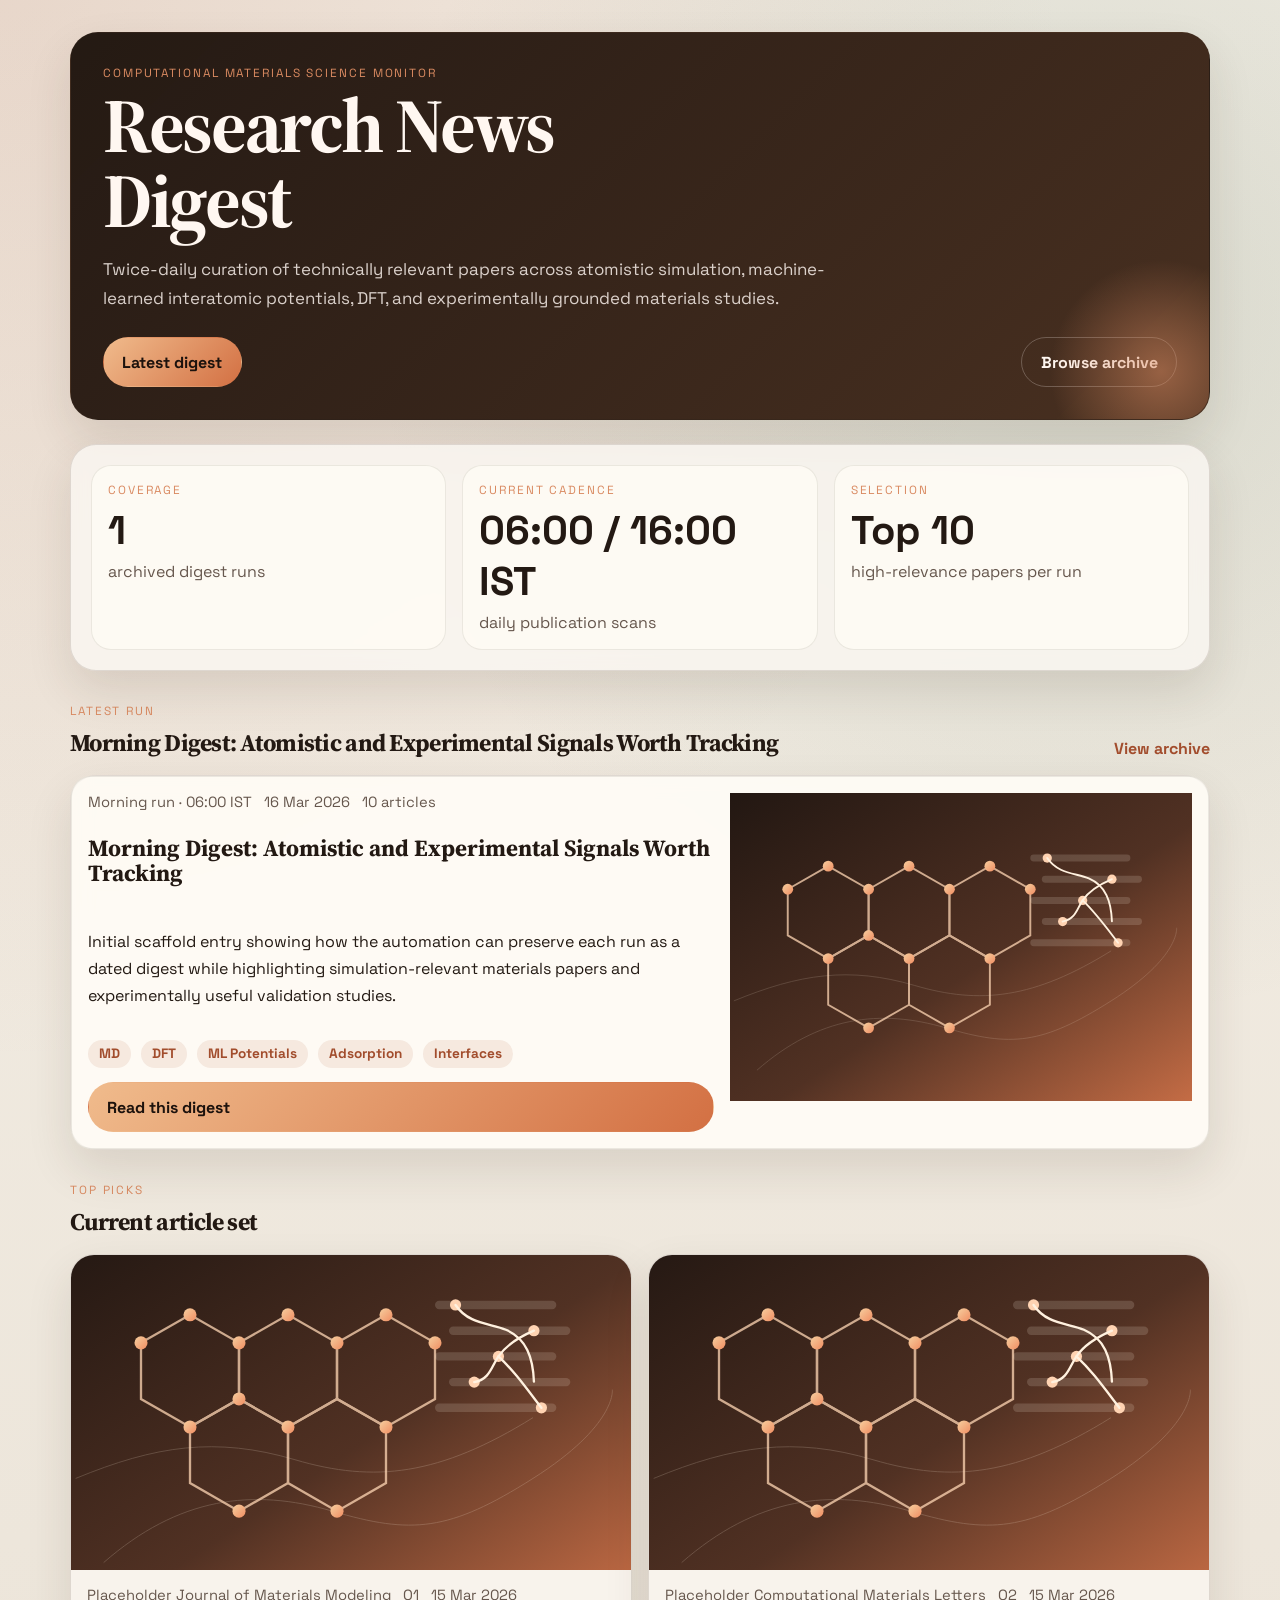
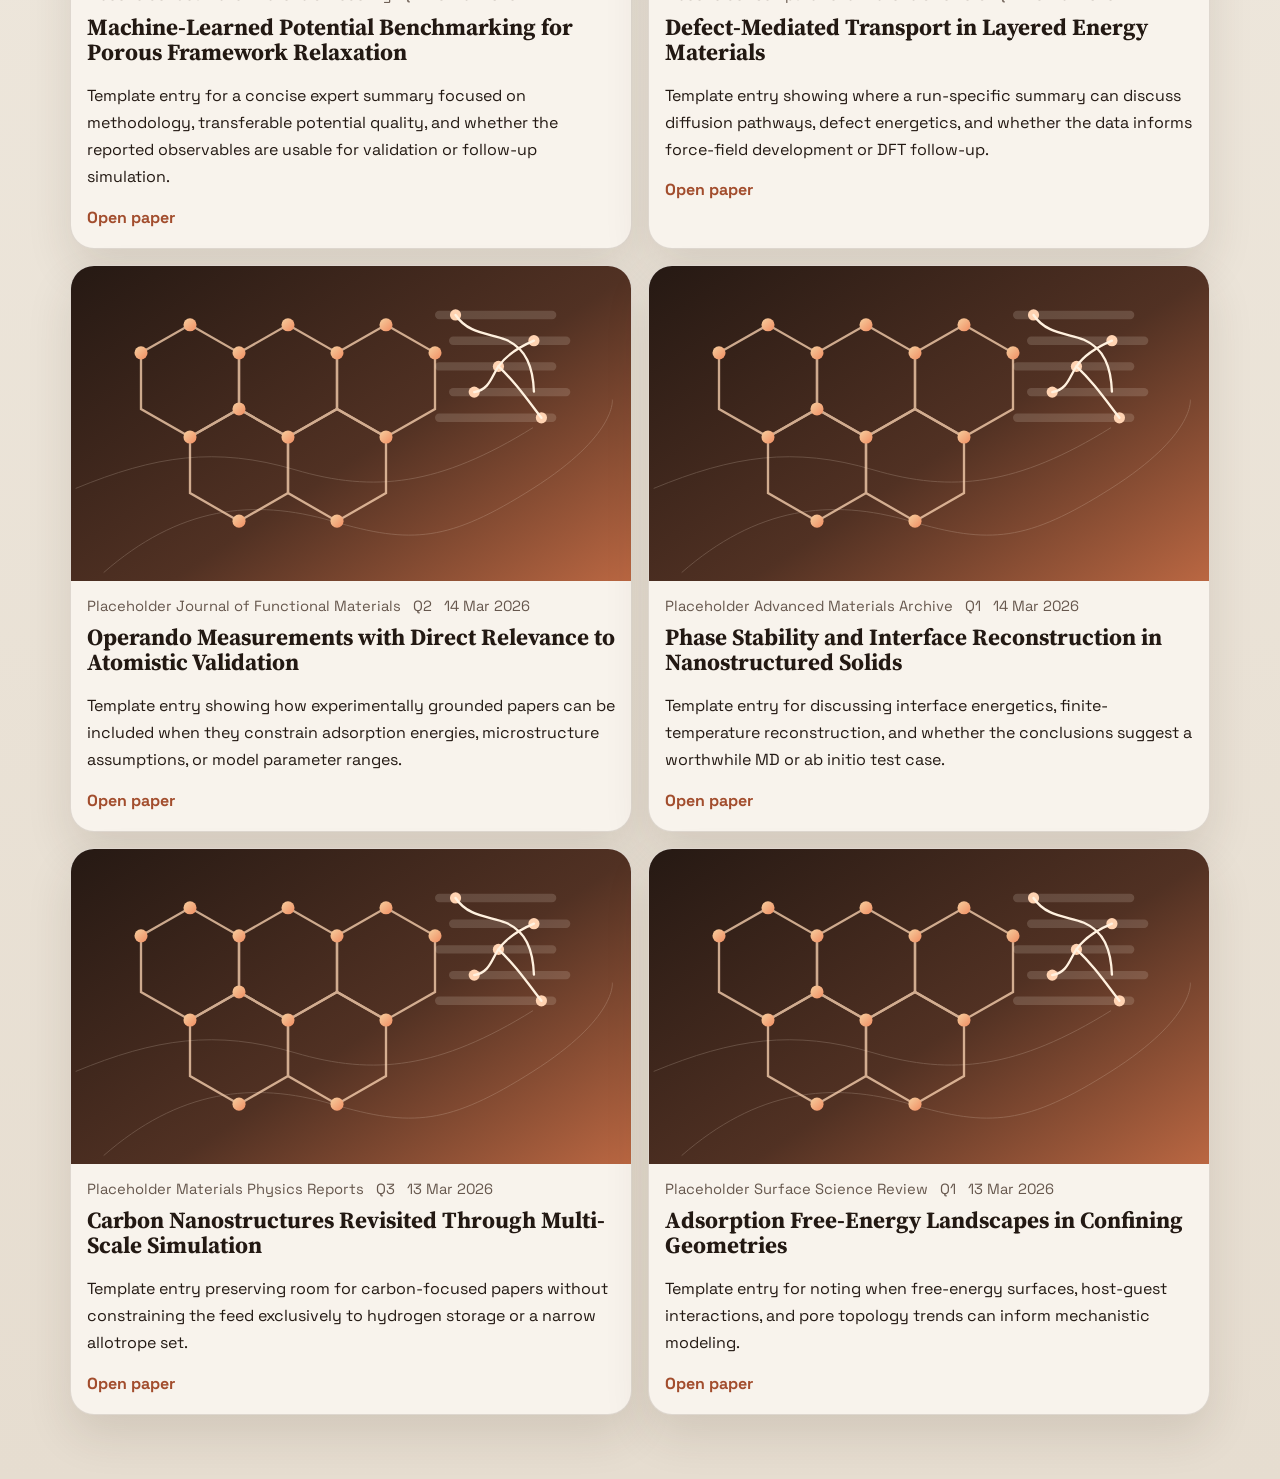
==== index.html @ accea081 "Scaffold research news site" ====
<!doctype html>
<html lang="en">
  <head>
    <meta charset="UTF-8" />
    <meta name="viewport" content="width=device-width, initial-scale=1.0" />
    <title>Research News Digest</title>
    <meta
      name="description"
      content="A curated archive of computational materials science research news."
    />
    <link rel="preconnect" href="https://fonts.googleapis.com" />
    <link rel="preconnect" href="https://fonts.gstatic.com" crossorigin />
    <link
      href="https://fonts.googleapis.com/css2?family=Space+Grotesk:wght@400;500;700&family=Source+Serif+4:opsz,wght@8..60,400;600;700&display=swap"
      rel="stylesheet"
    />
    <link rel="stylesheet" href="assets/styles.css" />
  </head>
  <body data-view="home">
    <div class="page-shell">
      <header class="hero">
        <p class="eyebrow">Computational Materials Science Monitor</p>
        <h1>Research News Digest</h1>
        <p class="hero-copy">
          Twice-daily curation of technically relevant papers across atomistic
          simulation, machine-learned interatomic potentials, DFT, and
          experimentally grounded materials studies.
        </p>
        <div class="hero-actions">
          <a class="button button-solid" href="#latest">Latest digest</a>
          <a class="button button-ghost" href="archive/">Browse archive</a>
        </div>
      </header>

      <main>
        <section class="panel summary-grid">
          <div>
            <p class="panel-label">Coverage</p>
            <p class="metric" id="total-runs">0</p>
            <p class="metric-copy">archived digest runs</p>
          </div>
          <div>
            <p class="panel-label">Current cadence</p>
            <p class="metric">06:00 / 16:00 IST</p>
            <p class="metric-copy">daily publication scans</p>
          </div>
          <div>
            <p class="panel-label">Selection</p>
            <p class="metric">Top 10</p>
            <p class="metric-copy">high-relevance papers per run</p>
          </div>
        </section>

        <section class="section-heading" id="latest">
          <div>
            <p class="eyebrow">Latest Run</p>
            <h2 id="latest-title">Loading digest</h2>
          </div>
          <a class="text-link" id="latest-link" href="archive/">View archive</a>
        </section>

        <section class="panel">
          <div class="run-highlight" id="latest-run"></div>
        </section>

        <section class="section-heading">
          <div>
            <p class="eyebrow">Top Picks</p>
            <h2>Current article set</h2>
          </div>
        </section>

        <section class="cards-grid" id="latest-articles"></section>
      </main>
    </div>

    <script src="assets/app.js" defer></script>
  </body>
  </html>
---- assets/styles.css ----
:root {
  --bg: #f4efe6;
  --bg-alt: #e6ddd0;
  --panel: rgba(250, 247, 242, 0.82);
  --panel-strong: #f8f3ec;
  --line: rgba(74, 58, 45, 0.15);
  --text: #231913;
  --muted: #66574d;
  --accent: #a24d2d;
  --accent-soft: #d98a61;
  --shadow: 0 20px 45px rgba(60, 38, 21, 0.12);
}

* {
  box-sizing: border-box;
}

html {
  scroll-behavior: smooth;
}

body {
  margin: 0;
  min-height: 100vh;
  color: var(--text);
  background:
    radial-gradient(circle at top left, rgba(162, 77, 45, 0.15), transparent 32%),
    radial-gradient(circle at 85% 10%, rgba(94, 122, 98, 0.18), transparent 24%),
    linear-gradient(180deg, var(--bg), var(--bg-alt));
  font-family: "Space Grotesk", sans-serif;
}

a {
  color: inherit;
}

.page-shell {
  width: min(1140px, calc(100% - 2rem));
  margin: 0 auto;
  padding: 2rem 0 4rem;
}

.hero {
  position: relative;
  overflow: hidden;
  padding: 2rem;
  border: 1px solid var(--line);
  border-radius: 28px;
  background:
    linear-gradient(135deg, rgba(35, 25, 19, 0.94), rgba(76, 50, 33, 0.92)),
    #2d2119;
  color: #fff7f1;
  box-shadow: var(--shadow);
}

.hero::after {
  content: "";
  position: absolute;
  inset: auto -4rem -4rem auto;
  width: 14rem;
  aspect-ratio: 1;
  border-radius: 50%;
  background: radial-gradient(circle, rgba(217, 138, 97, 0.55), transparent 70%);
}

.hero-compact {
  padding-bottom: 1.75rem;
}

.eyebrow,
.panel-label {
  margin: 0 0 0.5rem;
  text-transform: uppercase;
  letter-spacing: 0.16em;
  font-size: 0.74rem;
  color: var(--accent-soft);
}

.hero h1,
.section-heading h2 {
  margin: 0;
  font-family: "Source Serif 4", serif;
  letter-spacing: -0.03em;
}

.hero h1 {
  font-size: clamp(2.5rem, 7vw, 4.8rem);
  max-width: 12ch;
  line-height: 0.98;
}

.hero-copy {
  max-width: 48rem;
  font-size: 1.06rem;
  line-height: 1.7;
  color: rgba(255, 247, 241, 0.82);
}

.hero-actions,
.section-heading {
  display: flex;
  gap: 1rem;
  align-items: end;
  justify-content: space-between;
  flex-wrap: wrap;
}

.hero-actions {
  margin-top: 1.5rem;
}

.button,
.text-link {
  display: inline-flex;
  align-items: center;
  gap: 0.5rem;
  text-decoration: none;
}

.button {
  padding: 0.85rem 1.15rem;
  border-radius: 999px;
  border: 1px solid transparent;
  font-weight: 700;
}

.button-solid {
  background: linear-gradient(135deg, #f0bb8c, #d37043);
  color: #1c120d;
}

.button-ghost {
  border-color: rgba(255, 247, 241, 0.24);
  color: #fff7f1;
}

.text-link {
  color: var(--accent);
  font-weight: 700;
}

main {
  padding-top: 1.5rem;
}

.panel {
  border: 1px solid var(--line);
  border-radius: 26px;
  background: var(--panel);
  box-shadow: var(--shadow);
  backdrop-filter: blur(10px);
}

.summary-grid {
  display: grid;
  grid-template-columns: repeat(3, minmax(0, 1fr));
  gap: 1rem;
  padding: 1.25rem;
}

.summary-grid > div,
.run-highlight,
.archive-item {
  padding: 1rem;
  border-radius: 20px;
  background: rgba(255, 252, 246, 0.72);
  border: 1px solid rgba(74, 58, 45, 0.1);
}

.metric {
  margin: 0;
  font-size: clamp(1.4rem, 4vw, 2.5rem);
  font-weight: 700;
}

.metric-copy {
  margin: 0.3rem 0 0;
  color: var(--muted);
}

.section-heading {
  margin: 2rem 0 1rem;
}

.cards-grid {
  display: grid;
  grid-template-columns: repeat(2, minmax(0, 1fr));
  gap: 1rem;
}

.article-card {
  overflow: hidden;
  border: 1px solid var(--line);
  border-radius: 24px;
  background: var(--panel-strong);
  box-shadow: var(--shadow);
}

.article-card img,
.run-hero-image {
  width: 100%;
  display: block;
  object-fit: cover;
}

.article-card img {
  aspect-ratio: 16 / 9;
}

.article-copy {
  padding: 1rem 1rem 1.25rem;
}

.article-meta,
.run-meta,
.archive-meta {
  display: flex;
  gap: 0.75rem;
  flex-wrap: wrap;
  color: var(--muted);
  font-size: 0.92rem;
}

.article-card h3,
.run-highlight h3,
.archive-item h3 {
  margin: 0.65rem 0;
  font-family: "Source Serif 4", serif;
  font-size: 1.45rem;
  line-height: 1.1;
}

.article-card p,
.run-highlight p,
.archive-item p {
  line-height: 1.7;
}

.archive-list {
  display: grid;
  gap: 1rem;
}

.archive-item {
  display: grid;
  gap: 0.6rem;
}

.run-highlight {
  display: grid;
  grid-template-columns: minmax(0, 1.15fr) minmax(0, 0.85fr);
  gap: 1rem;
}

.run-highlight-copy {
  display: flex;
  flex-direction: column;
  gap: 0.9rem;
}

.tag-row {
  display: flex;
  flex-wrap: wrap;
  gap: 0.6rem;
}

.tag {
  padding: 0.35rem 0.7rem;
  border-radius: 999px;
  background: rgba(162, 77, 45, 0.1);
  color: var(--accent);
  font-size: 0.85rem;
  font-weight: 700;
}

.run-page {
  width: min(1140px, calc(100% - 2rem));
  margin: 0 auto;
  padding: 2rem 0 4rem;
}

.run-intro {
  display: grid;
  grid-template-columns: minmax(0, 1fr) minmax(280px, 420px);
  gap: 1.25rem;
  align-items: start;
}

.run-article-list {
  display: grid;
  gap: 1rem;
  margin-top: 1.25rem;
}

.run-article {
  display: grid;
  grid-template-columns: 280px minmax(0, 1fr);
  gap: 1rem;
  padding: 1rem;
  border-radius: 24px;
  border: 1px solid var(--line);
  background: rgba(255, 252, 246, 0.82);
  box-shadow: var(--shadow);
}

.run-article-image {
  border-radius: 18px;
  overflow: hidden;
}

.run-article-image img {
  width: 100%;
  aspect-ratio: 4 / 3;
  object-fit: cover;
  display: block;
}

.run-article h2 {
  margin: 0.4rem 0 0.7rem;
  font-family: "Source Serif 4", serif;
  line-height: 1.12;
}

.citation-link {
  font-weight: 700;
  color: var(--accent);
  text-decoration: none;
}

.image-credit {
  margin: 0.55rem 0 0;
  font-size: 0.85rem;
  color: var(--muted);
}

@media (max-width: 900px) {
  .summary-grid,
  .cards-grid,
  .run-highlight,
  .run-intro,
  .run-article {
    grid-template-columns: 1fr;
  }

  .page-shell,
  .run-page {
    width: min(100% - 1rem, 1140px);
  }
}
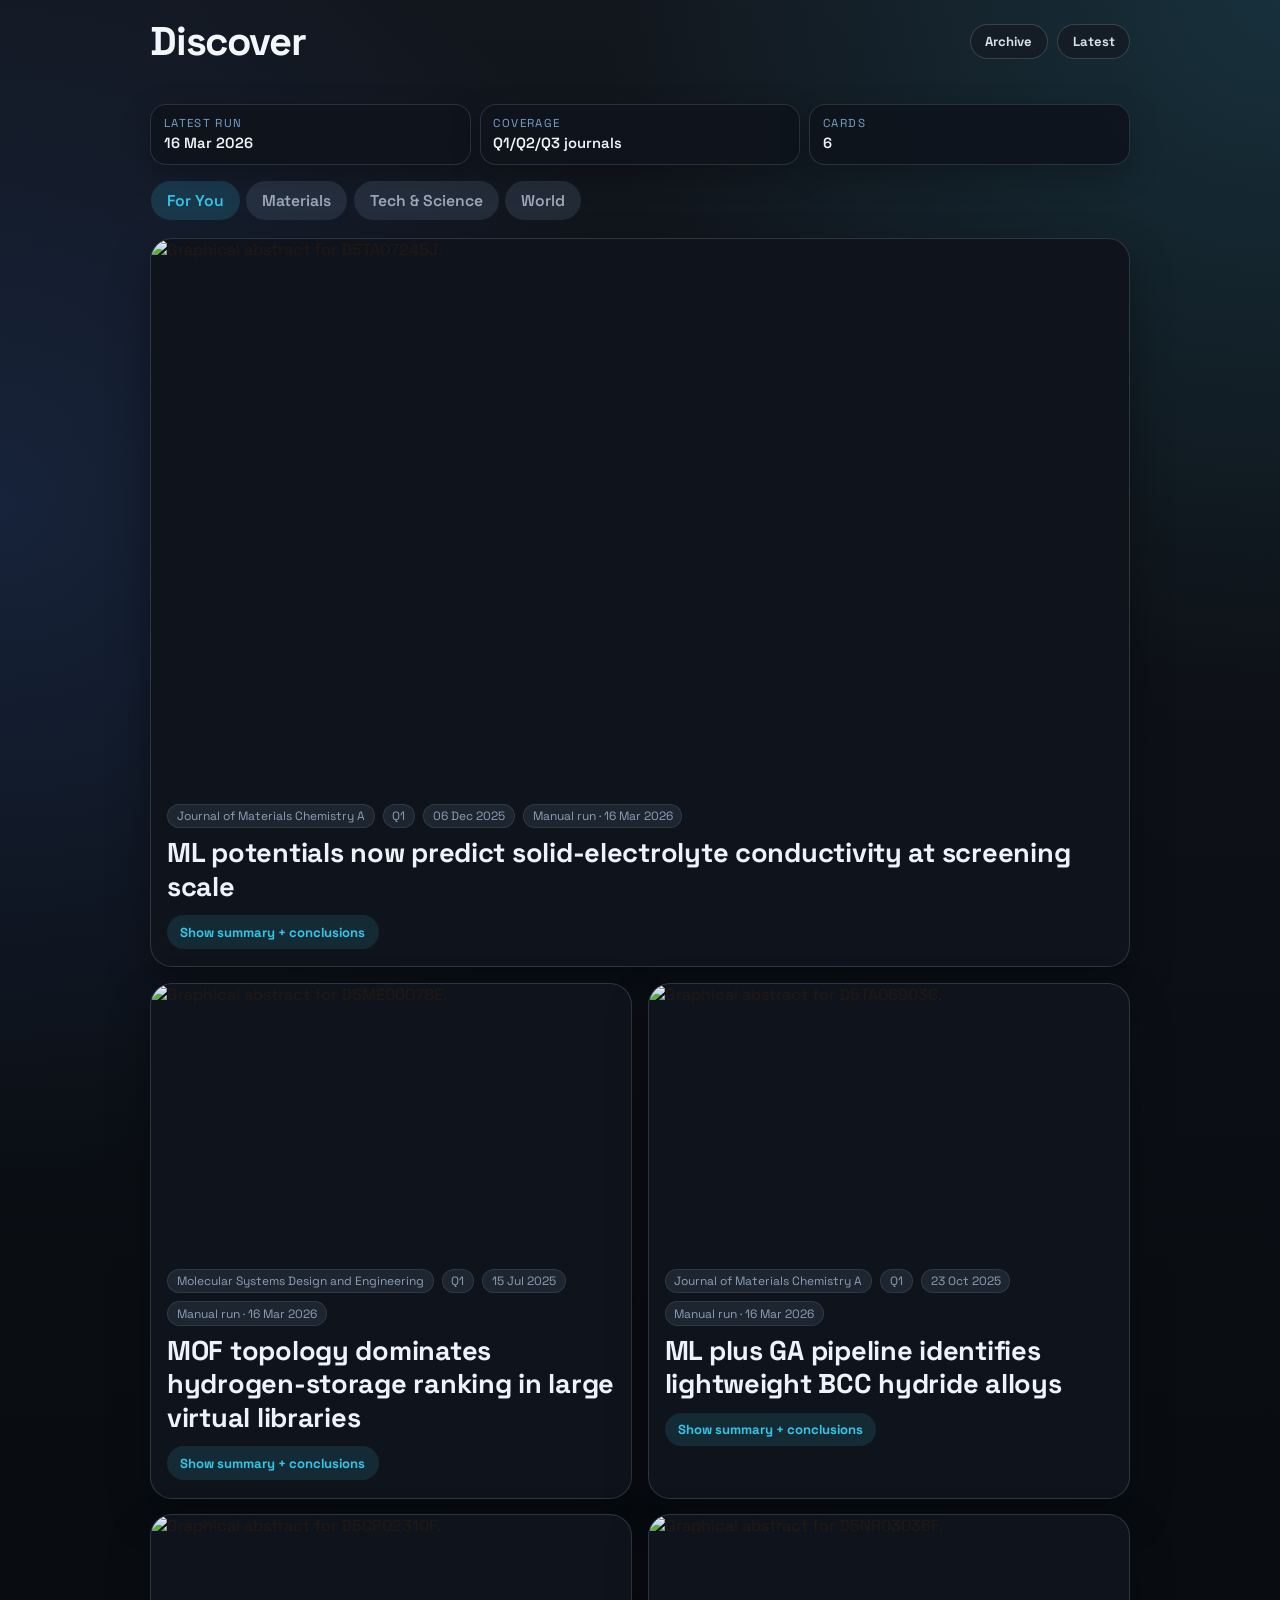
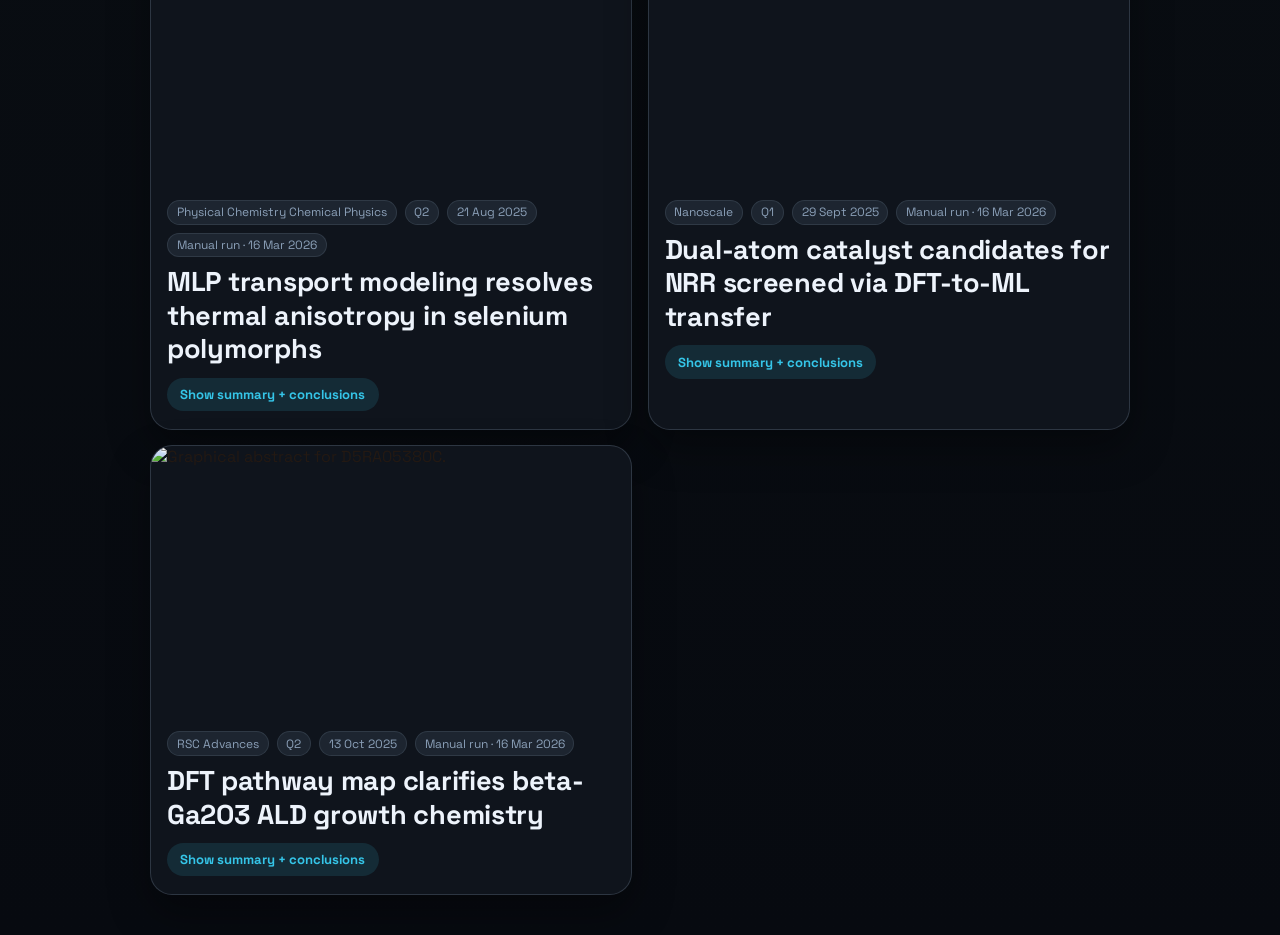
==== commit a5fd714c: "Refactor home into tabbed discover feed with expandable cards" ====
--- a/index.html
+++ b/index.html
@@ -3,10 +3,10 @@
   <head>
     <meta charset="UTF-8" />
     <meta name="viewport" content="width=device-width, initial-scale=1.0" />
-    <title>Research News Digest</title>
+    <title>Discover · Research News</title>
     <meta
       name="description"
-      content="A curated archive of computational materials science research news."
+      content="Discover feed for materials research, tech and science, and world updates."
     />
     <link rel="preconnect" href="https://fonts.googleapis.com" />
     <link rel="preconnect" href="https://fonts.gstatic.com" crossorigin />
@@ -17,63 +17,42 @@
     <link rel="stylesheet" href="assets/styles.css" />
   </head>
   <body data-view="home">
-    <div class="page-shell">
-      <header class="hero">
-        <p class="eyebrow">Computational Materials Science Monitor</p>
-        <h1>Research News Digest</h1>
-        <p class="hero-copy">
-          Twice-daily curation of technically relevant papers across atomistic
-          simulation, machine-learned interatomic potentials, DFT, and
-          experimentally grounded materials studies.
-        </p>
-        <div class="hero-actions">
-          <a class="button button-solid" href="#latest">Latest digest</a>
-          <a class="button button-ghost" href="archive/">Browse archive</a>
+    <div class="discover-shell">
+      <header class="discover-header">
+        <p class="discover-title">Discover</p>
+        <div class="discover-actions">
+          <a class="icon-btn" href="archive/" aria-label="Open archive">Archive</a>
+          <a class="icon-btn" href="runs/2026-03-16-live/" aria-label="Open latest run">Latest</a>
         </div>
       </header>
 
       <main>
-        <section class="panel summary-grid">
-          <div>
-            <p class="panel-label">Coverage</p>
-            <p class="metric" id="total-runs">0</p>
-            <p class="metric-copy">archived digest runs</p>
+        <section class="quick-stats" id="quick-stats">
+          <div class="stat-card">
+            <p class="stat-label">Latest run</p>
+            <p class="stat-value" id="latest-run-date">-</p>
           </div>
-          <div>
-            <p class="panel-label">Current cadence</p>
-            <p class="metric">06:00 / 16:00 IST</p>
-            <p class="metric-copy">daily publication scans</p>
+          <div class="stat-card">
+            <p class="stat-label">Coverage</p>
+            <p class="stat-value">Q1/Q2/Q3 journals</p>
           </div>
-          <div>
-            <p class="panel-label">Selection</p>
-            <p class="metric">Top 10</p>
-            <p class="metric-copy">high-relevance papers per run</p>
+          <div class="stat-card">
+            <p class="stat-label">Cards</p>
+            <p class="stat-value" id="card-count">0</p>
           </div>
         </section>
 
-        <section class="section-heading" id="latest">
-          <div>
-            <p class="eyebrow">Latest Run</p>
-            <h2 id="latest-title">Loading digest</h2>
-          </div>
-          <a class="text-link" id="latest-link" href="archive/">View archive</a>
+        <section class="feed-tabs" id="feed-tabs" aria-label="News categories">
+          <button class="feed-tab is-active" data-tab="for_you" type="button">For You</button>
+          <button class="feed-tab" data-tab="materials" type="button">Materials</button>
+          <button class="feed-tab" data-tab="tech_science" type="button">Tech &amp; Science</button>
+          <button class="feed-tab" data-tab="world" type="button">World</button>
         </section>
 
-        <section class="panel">
-          <div class="run-highlight" id="latest-run"></div>
-        </section>
-
-        <section class="section-heading">
-          <div>
-            <p class="eyebrow">Top Picks</p>
-            <h2>Current article set</h2>
-          </div>
-        </section>
-
-        <section class="cards-grid" id="latest-articles"></section>
+        <section class="cards-stream" id="cards-stream"></section>
       </main>
     </div>
 
     <script src="assets/app.js" defer></script>
   </body>
-  </html>
+</html>
--- a/assets/styles.css
+++ b/assets/styles.css
@@ -347,3 +347,265 @@
     width: min(100% - 1rem, 1140px);
   }
 }
+
+/* Discover app view */
+.discover-shell {
+  width: min(980px, calc(100% - 1rem));
+  margin: 0 auto;
+  padding: 1rem 0 2.5rem;
+}
+
+.discover-header {
+  display: flex;
+  align-items: center;
+  justify-content: space-between;
+  gap: 0.75rem;
+  margin-bottom: 0.8rem;
+}
+
+.discover-title {
+  margin: 0;
+  color: #f3f6fb;
+  font-size: clamp(1.5rem, 6vw, 2.5rem);
+  font-weight: 700;
+  letter-spacing: -0.03em;
+}
+
+.discover-actions {
+  display: flex;
+  gap: 0.6rem;
+}
+
+.icon-btn {
+  display: inline-flex;
+  align-items: center;
+  justify-content: center;
+  min-height: 2.2rem;
+  padding: 0 0.9rem;
+  border-radius: 999px;
+  border: 1px solid rgba(255, 255, 255, 0.16);
+  background: rgba(20, 28, 37, 0.9);
+  color: #d7dfeb;
+  text-decoration: none;
+  font-weight: 700;
+  font-size: 0.82rem;
+}
+
+.quick-stats {
+  display: grid;
+  grid-template-columns: repeat(3, minmax(0, 1fr));
+  gap: 0.55rem;
+  margin-bottom: 0.85rem;
+}
+
+.stat-card {
+  border-radius: 16px;
+  border: 1px solid rgba(113, 138, 167, 0.25);
+  padding: 0.7rem 0.8rem;
+  background: rgba(15, 20, 28, 0.93);
+  box-shadow: 0 10px 30px rgba(0, 0, 0, 0.25);
+}
+
+.stat-label {
+  margin: 0;
+  color: #7ba0c9;
+  font-size: 0.72rem;
+  text-transform: uppercase;
+  letter-spacing: 0.12em;
+}
+
+.stat-value {
+  margin: 0.28rem 0 0;
+  color: #f0f3f8;
+  font-size: 0.92rem;
+  font-weight: 600;
+}
+
+.feed-tabs {
+  display: flex;
+  gap: 0.4rem;
+  overflow-x: auto;
+  padding: 0.18rem 0.06rem;
+  scrollbar-width: none;
+  margin-bottom: 0.9rem;
+}
+
+.feed-tabs::-webkit-scrollbar {
+  display: none;
+}
+
+.feed-tab {
+  border: 0;
+  border-radius: 999px;
+  padding: 0.6rem 1rem;
+  font-family: inherit;
+  font-size: 0.98rem;
+  font-weight: 600;
+  color: #9ca8b9;
+  background: rgba(80, 98, 120, 0.28);
+  cursor: pointer;
+  white-space: nowrap;
+}
+
+.feed-tab.is-active {
+  color: #35c5e8;
+  background: rgba(53, 197, 232, 0.16);
+}
+
+.cards-stream {
+  display: grid;
+  gap: 0.95rem;
+}
+
+.news-card,
+.empty-card {
+  overflow: hidden;
+  border-radius: 22px;
+  border: 1px solid rgba(116, 133, 154, 0.3);
+  background: #0f141c;
+  box-shadow: 0 18px 40px rgba(0, 0, 0, 0.35);
+}
+
+.news-image-wrap {
+  position: relative;
+}
+
+.news-image {
+  width: 100%;
+  aspect-ratio: 16 / 9;
+  object-fit: cover;
+  display: block;
+}
+
+.news-main {
+  padding: 0.95rem 1rem 1.1rem;
+}
+
+.news-meta {
+  display: flex;
+  flex-wrap: wrap;
+  gap: 0.5rem;
+  margin-bottom: 0.5rem;
+}
+
+.news-meta span {
+  color: #8ba0b8;
+  background: rgba(106, 130, 157, 0.16);
+  border: 1px solid rgba(116, 133, 154, 0.2);
+  border-radius: 999px;
+  padding: 0.2rem 0.55rem;
+  font-size: 0.75rem;
+}
+
+.news-main h2 {
+  margin: 0;
+  color: #edf3fb;
+  font-size: clamp(1.15rem, 3.8vw, 1.7rem);
+  line-height: 1.24;
+  letter-spacing: -0.01em;
+}
+
+.expand-btn {
+  margin-top: 0.72rem;
+  border: 0;
+  border-radius: 999px;
+  padding: 0.52rem 0.84rem;
+  background: rgba(53, 197, 232, 0.13);
+  color: #35c5e8;
+  font-family: inherit;
+  font-size: 0.82rem;
+  font-weight: 700;
+  cursor: pointer;
+}
+
+.news-details {
+  margin-top: 0.9rem;
+  border-top: 1px solid rgba(116, 133, 154, 0.22);
+  padding-top: 0.85rem;
+}
+
+.news-details h3 {
+  margin: 0 0 0.35rem;
+  font-size: 0.86rem;
+  text-transform: uppercase;
+  letter-spacing: 0.12em;
+  color: #7ba0c9;
+}
+
+.news-details p {
+  margin: 0 0 0.75rem;
+  color: #d4deec;
+  line-height: 1.6;
+  font-size: 0.96rem;
+}
+
+.card-conclusions {
+  margin: 0.1rem 0 0.85rem 1rem;
+  padding: 0;
+  color: #d4deec;
+  line-height: 1.56;
+}
+
+.card-conclusions li + li {
+  margin-top: 0.5rem;
+}
+
+.card-empty {
+  color: #a7b3c6;
+}
+
+.paper-title {
+  color: #b8c3d4;
+}
+
+.paper-link {
+  color: #35c5e8;
+  font-weight: 700;
+  text-decoration: none;
+}
+
+.empty-card {
+  padding: 1rem;
+}
+
+.empty-card h2 {
+  margin: 0;
+  color: #edf3fb;
+}
+
+.empty-card p {
+  color: #c6d4e7;
+  line-height: 1.6;
+}
+
+body[data-view="home"] {
+  background:
+    radial-gradient(circle at 100% 0%, rgba(53, 197, 232, 0.15), transparent 24%),
+    radial-gradient(circle at 0% 20%, rgba(52, 97, 188, 0.2), transparent 28%),
+    linear-gradient(180deg, #12161d, #090d12 56%, #070a10);
+}
+
+@media (min-width: 900px) {
+  .cards-stream {
+    grid-template-columns: repeat(2, minmax(0, 1fr));
+  }
+
+  .news-card:first-child {
+    grid-column: span 2;
+  }
+}
+
+@media (max-width: 640px) {
+  .discover-shell {
+    width: calc(100% - 0.75rem);
+    padding-top: 0.65rem;
+  }
+
+  .quick-stats {
+    grid-template-columns: 1fr;
+  }
+
+  .news-main {
+    padding: 0.85rem 0.82rem 1rem;
+  }
+}
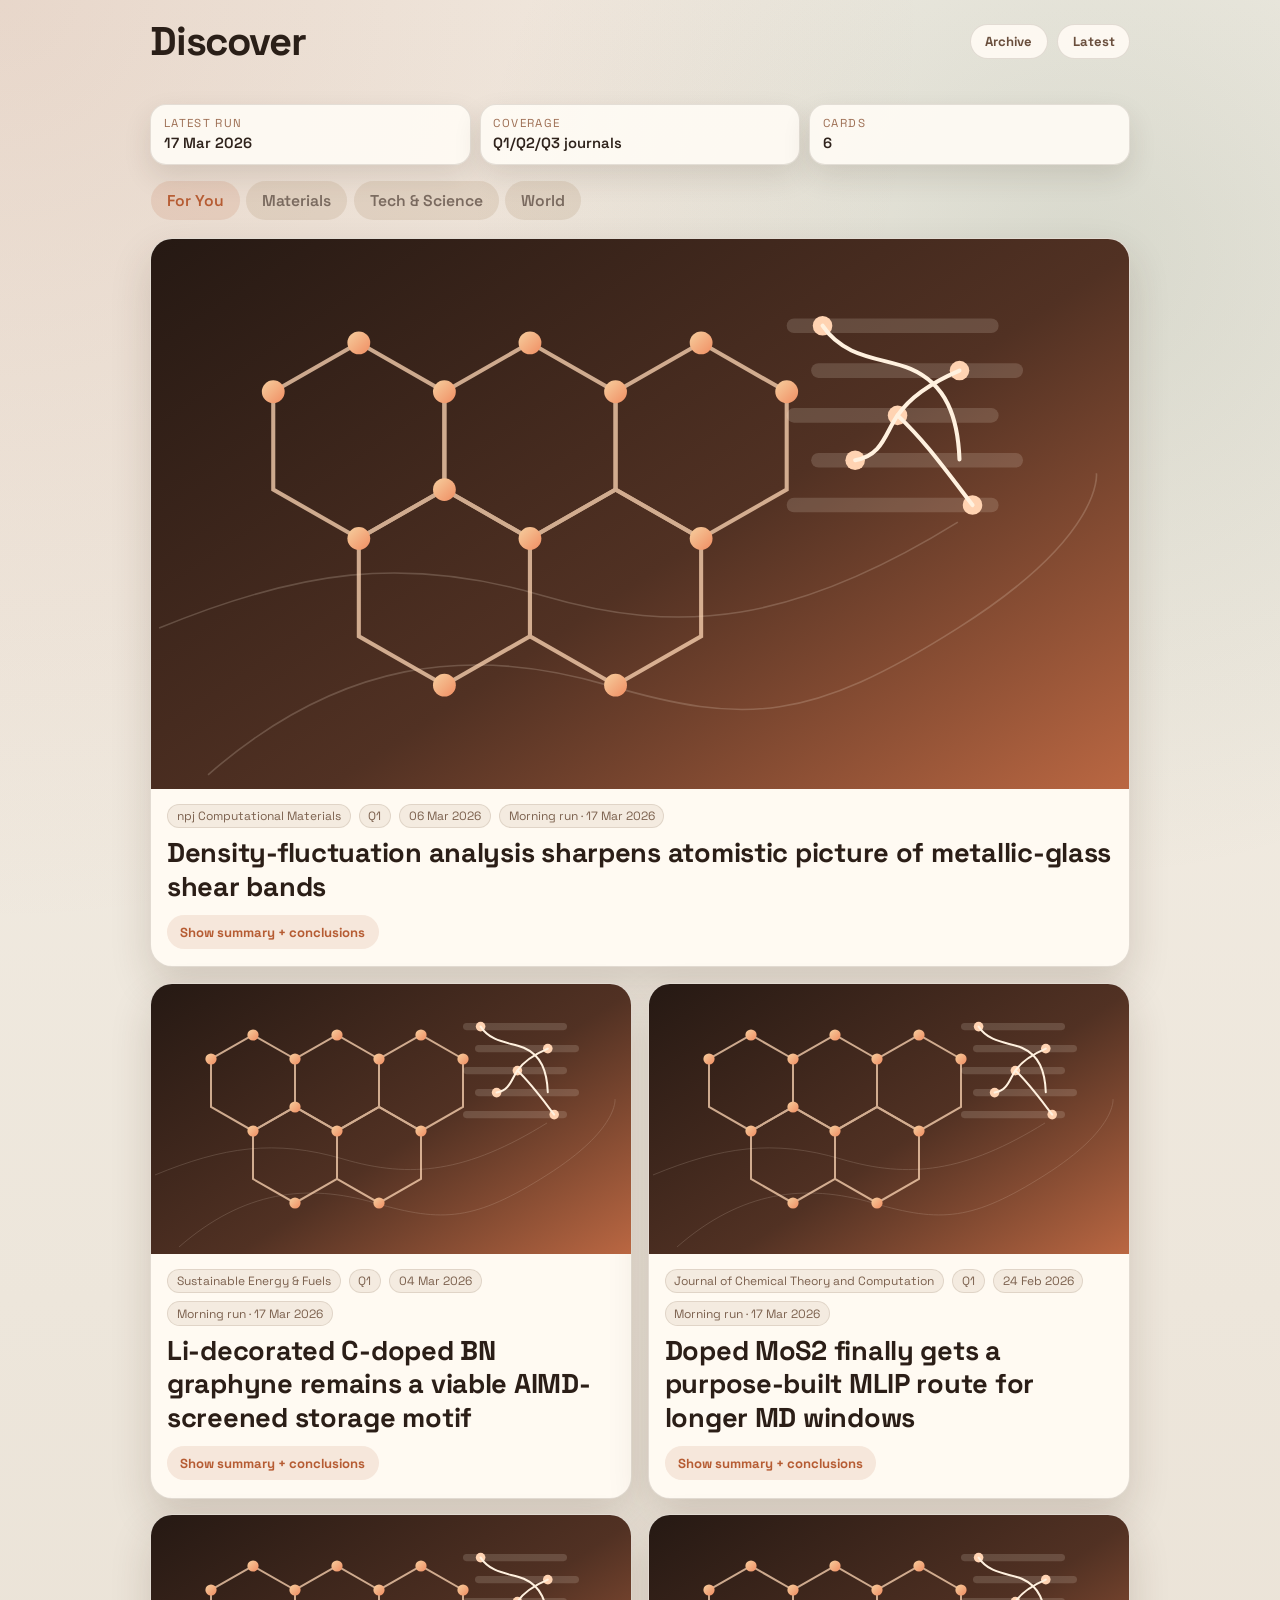
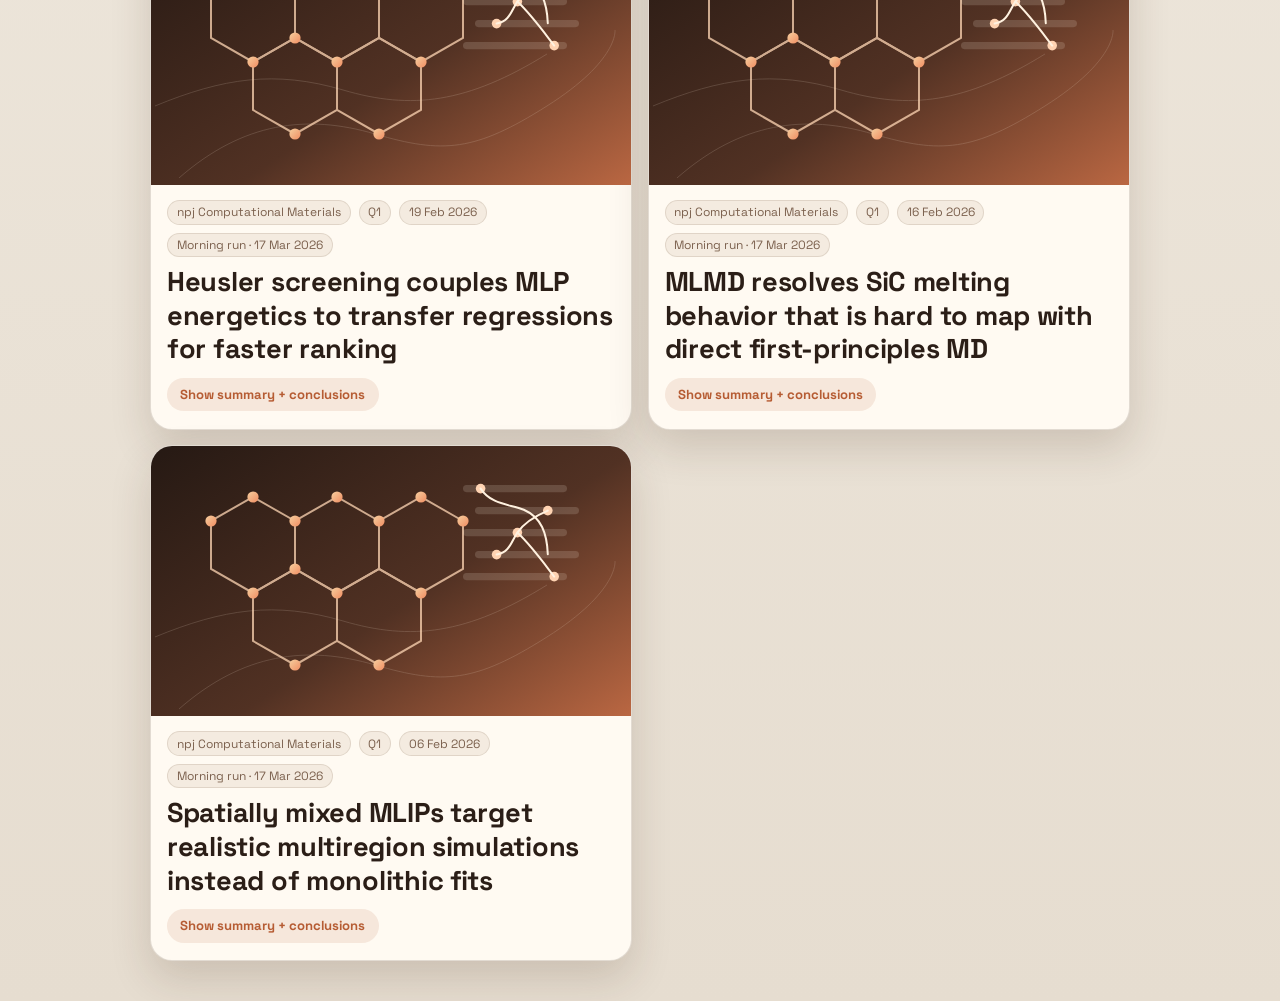
==== commit 89bc7e47: "Add 2026-03-17 research news digest" ====
--- a/index.html
+++ b/index.html
@@ -22,7 +22,7 @@
         <p class="discover-title">Discover</p>
         <div class="discover-actions">
           <a class="icon-btn" href="archive/" aria-label="Open archive">Archive</a>
-          <a class="icon-btn" href="runs/2026-03-16-live/" aria-label="Open latest run">Latest</a>
+          <a class="icon-btn" href="runs/2026-03-17-am/" aria-label="Open latest run">Latest</a>
         </div>
       </header>
 
--- a/assets/styles.css
+++ b/assets/styles.css
@@ -365,7 +365,7 @@
 
 .discover-title {
   margin: 0;
-  color: #f3f6fb;
+  color: #2a1f18;
   font-size: clamp(1.5rem, 6vw, 2.5rem);
   font-weight: 700;
   letter-spacing: -0.03em;
@@ -383,9 +383,9 @@
   min-height: 2.2rem;
   padding: 0 0.9rem;
   border-radius: 999px;
-  border: 1px solid rgba(255, 255, 255, 0.16);
-  background: rgba(20, 28, 37, 0.9);
-  color: #d7dfeb;
+  border: 1px solid rgba(74, 58, 45, 0.15);
+  background: rgba(255, 251, 244, 0.9);
+  color: #6a4f3d;
   text-decoration: none;
   font-weight: 700;
   font-size: 0.82rem;
@@ -400,15 +400,15 @@
 
 .stat-card {
   border-radius: 16px;
-  border: 1px solid rgba(113, 138, 167, 0.25);
+  border: 1px solid rgba(74, 58, 45, 0.14);
   padding: 0.7rem 0.8rem;
-  background: rgba(15, 20, 28, 0.93);
-  box-shadow: 0 10px 30px rgba(0, 0, 0, 0.25);
+  background: rgba(255, 252, 246, 0.9);
+  box-shadow: 0 12px 28px rgba(60, 38, 21, 0.12);
 }
 
 .stat-label {
   margin: 0;
-  color: #7ba0c9;
+  color: #9d6e53;
   font-size: 0.72rem;
   text-transform: uppercase;
   letter-spacing: 0.12em;
@@ -416,7 +416,7 @@
 
 .stat-value {
   margin: 0.28rem 0 0;
-  color: #f0f3f8;
+  color: #2f231c;
   font-size: 0.92rem;
   font-weight: 600;
 }
@@ -441,15 +441,15 @@
   font-family: inherit;
   font-size: 0.98rem;
   font-weight: 600;
-  color: #9ca8b9;
-  background: rgba(80, 98, 120, 0.28);
+  color: #7a6a5f;
+  background: rgba(170, 138, 108, 0.2);
   cursor: pointer;
   white-space: nowrap;
 }
 
 .feed-tab.is-active {
-  color: #35c5e8;
-  background: rgba(53, 197, 232, 0.16);
+  color: #b65c33;
+  background: rgba(182, 92, 51, 0.14);
 }
 
 .cards-stream {
@@ -461,9 +461,9 @@
 .empty-card {
   overflow: hidden;
   border-radius: 22px;
-  border: 1px solid rgba(116, 133, 154, 0.3);
-  background: #0f141c;
-  box-shadow: 0 18px 40px rgba(0, 0, 0, 0.35);
+  border: 1px solid rgba(74, 58, 45, 0.16);
+  background: #fffaf2;
+  box-shadow: 0 18px 40px rgba(60, 38, 21, 0.16);
 }
 
 .news-image-wrap {
@@ -489,9 +489,9 @@
 }
 
 .news-meta span {
-  color: #8ba0b8;
-  background: rgba(106, 130, 157, 0.16);
-  border: 1px solid rgba(116, 133, 154, 0.2);
+  color: #7b604d;
+  background: rgba(166, 130, 98, 0.12);
+  border: 1px solid rgba(120, 92, 69, 0.16);
   border-radius: 999px;
   padding: 0.2rem 0.55rem;
   font-size: 0.75rem;
@@ -499,7 +499,7 @@
 
 .news-main h2 {
   margin: 0;
-  color: #edf3fb;
+  color: #2b1e17;
   font-size: clamp(1.15rem, 3.8vw, 1.7rem);
   line-height: 1.24;
   letter-spacing: -0.01em;
@@ -510,8 +510,8 @@
   border: 0;
   border-radius: 999px;
   padding: 0.52rem 0.84rem;
-  background: rgba(53, 197, 232, 0.13);
-  color: #35c5e8;
+  background: rgba(182, 92, 51, 0.12);
+  color: #b65c33;
   font-family: inherit;
   font-size: 0.82rem;
   font-weight: 700;
@@ -520,7 +520,7 @@
 
 .news-details {
   margin-top: 0.9rem;
-  border-top: 1px solid rgba(116, 133, 154, 0.22);
+  border-top: 1px solid rgba(74, 58, 45, 0.16);
   padding-top: 0.85rem;
 }
 
@@ -529,12 +529,12 @@
   font-size: 0.86rem;
   text-transform: uppercase;
   letter-spacing: 0.12em;
-  color: #7ba0c9;
+  color: #8d6045;
 }
 
 .news-details p {
   margin: 0 0 0.75rem;
-  color: #d4deec;
+  color: #4d3d31;
   line-height: 1.6;
   font-size: 0.96rem;
 }
@@ -542,7 +542,7 @@
 .card-conclusions {
   margin: 0.1rem 0 0.85rem 1rem;
   padding: 0;
-  color: #d4deec;
+  color: #4d3d31;
   line-height: 1.56;
 }
 
@@ -551,15 +551,15 @@
 }
 
 .card-empty {
-  color: #a7b3c6;
+  color: #7d6a5b;
 }
 
 .paper-title {
-  color: #b8c3d4;
+  color: #6d594a;
 }
 
 .paper-link {
-  color: #35c5e8;
+  color: #b65c33;
   font-weight: 700;
   text-decoration: none;
 }
@@ -570,19 +570,19 @@
 
 .empty-card h2 {
   margin: 0;
-  color: #edf3fb;
+  color: #2b1e17;
 }
 
 .empty-card p {
-  color: #c6d4e7;
+  color: #5a4a3f;
   line-height: 1.6;
 }
 
 body[data-view="home"] {
   background:
-    radial-gradient(circle at 100% 0%, rgba(53, 197, 232, 0.15), transparent 24%),
-    radial-gradient(circle at 0% 20%, rgba(52, 97, 188, 0.2), transparent 28%),
-    linear-gradient(180deg, #12161d, #090d12 56%, #070a10);
+    radial-gradient(circle at top left, rgba(162, 77, 45, 0.15), transparent 32%),
+    radial-gradient(circle at 85% 10%, rgba(94, 122, 98, 0.18), transparent 24%),
+    linear-gradient(180deg, var(--bg), var(--bg-alt));
 }
 
 @media (min-width: 900px) {
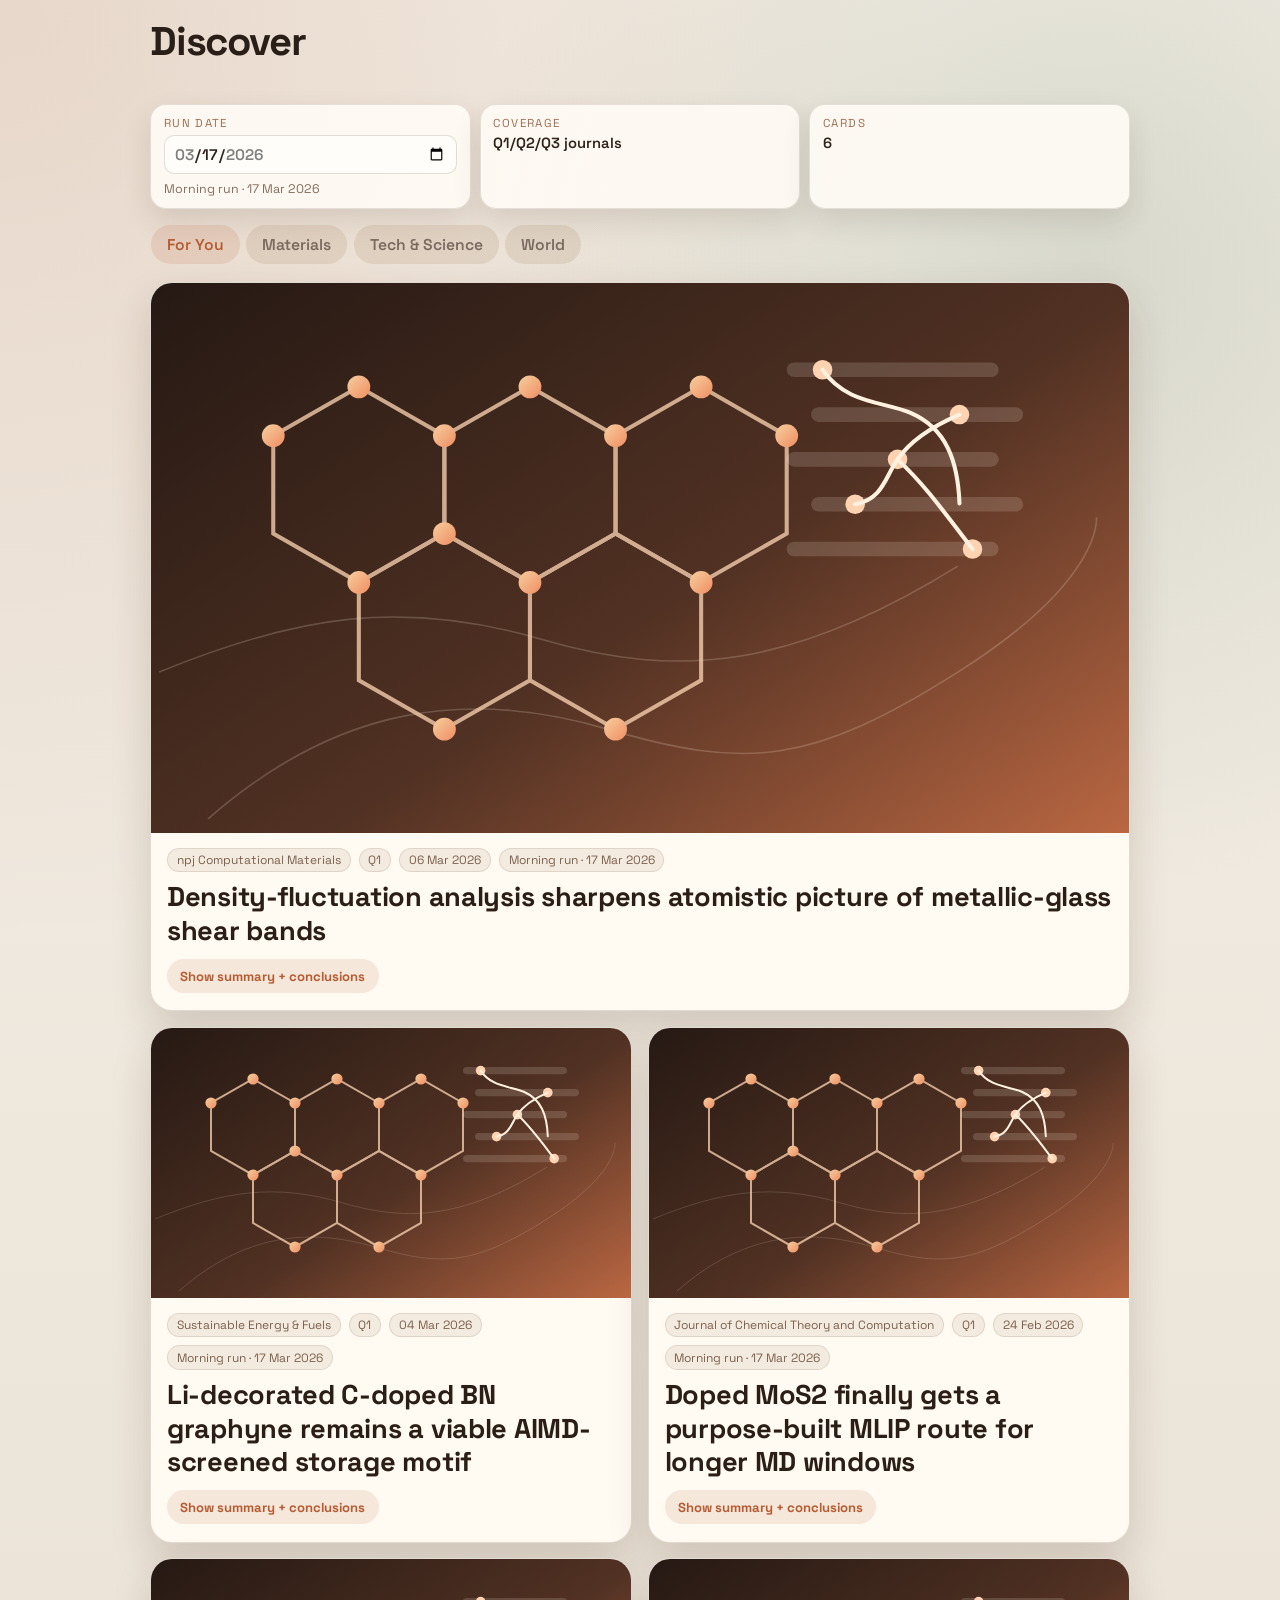
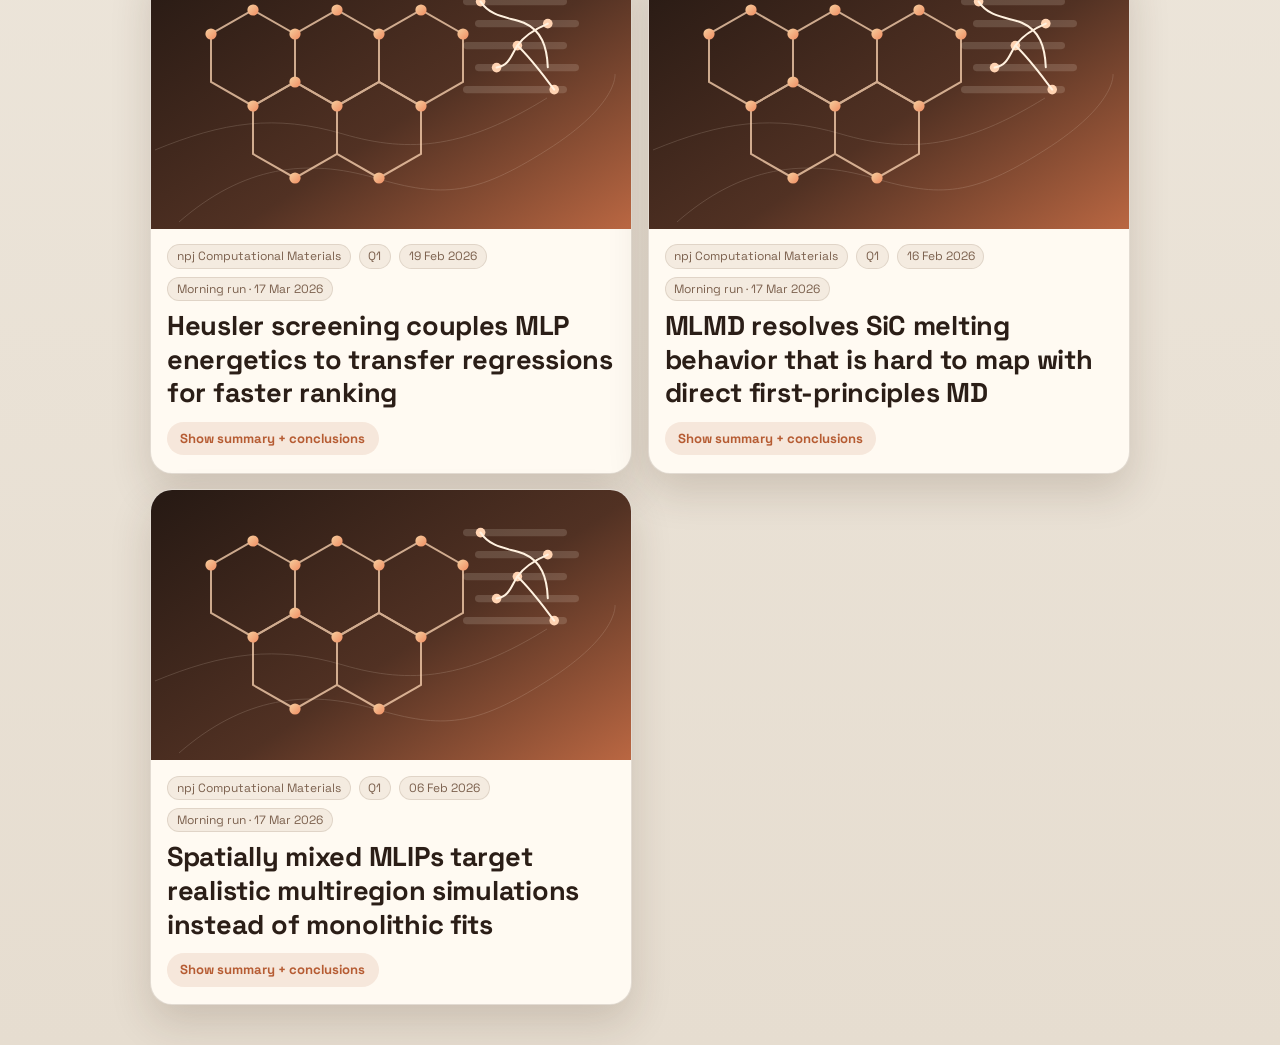
==== commit 210d01d4: "Replace latest run stat with date picker navigation" ====
--- a/index.html
+++ b/index.html
@@ -20,17 +20,14 @@
     <div class="discover-shell">
       <header class="discover-header">
         <p class="discover-title">Discover</p>
-        <div class="discover-actions">
-          <a class="icon-btn" href="archive/" aria-label="Open archive">Archive</a>
-          <a class="icon-btn" href="runs/2026-03-17-am/" aria-label="Open latest run">Latest</a>
-        </div>
       </header>
 
       <main>
         <section class="quick-stats" id="quick-stats">
           <div class="stat-card">
-            <p class="stat-label">Latest run</p>
-            <p class="stat-value" id="latest-run-date">-</p>
+            <p class="stat-label">Run date</p>
+            <input class="run-date-picker" id="run-date-picker" type="date" />
+            <p class="stat-hint" id="run-date-hint">Select date to open that run</p>
           </div>
           <div class="stat-card">
             <p class="stat-label">Coverage</p>
--- a/assets/styles.css
+++ b/assets/styles.css
@@ -358,7 +358,7 @@
 .discover-header {
   display: flex;
   align-items: center;
-  justify-content: space-between;
+  justify-content: flex-start;
   gap: 0.75rem;
   margin-bottom: 0.8rem;
 }
@@ -421,6 +421,25 @@
   font-weight: 600;
 }
 
+.run-date-picker {
+  width: 100%;
+  margin-top: 0.3rem;
+  border: 1px solid rgba(120, 92, 69, 0.2);
+  border-radius: 10px;
+  background: #fffdf9;
+  color: #2f231c;
+  font: inherit;
+  font-size: 0.96rem;
+  font-weight: 600;
+  padding: 0.5rem 0.6rem;
+}
+
+.stat-hint {
+  margin: 0.42rem 0 0;
+  color: #846d5d;
+  font-size: 0.78rem;
+}
+
 .feed-tabs {
   display: flex;
   gap: 0.4rem;
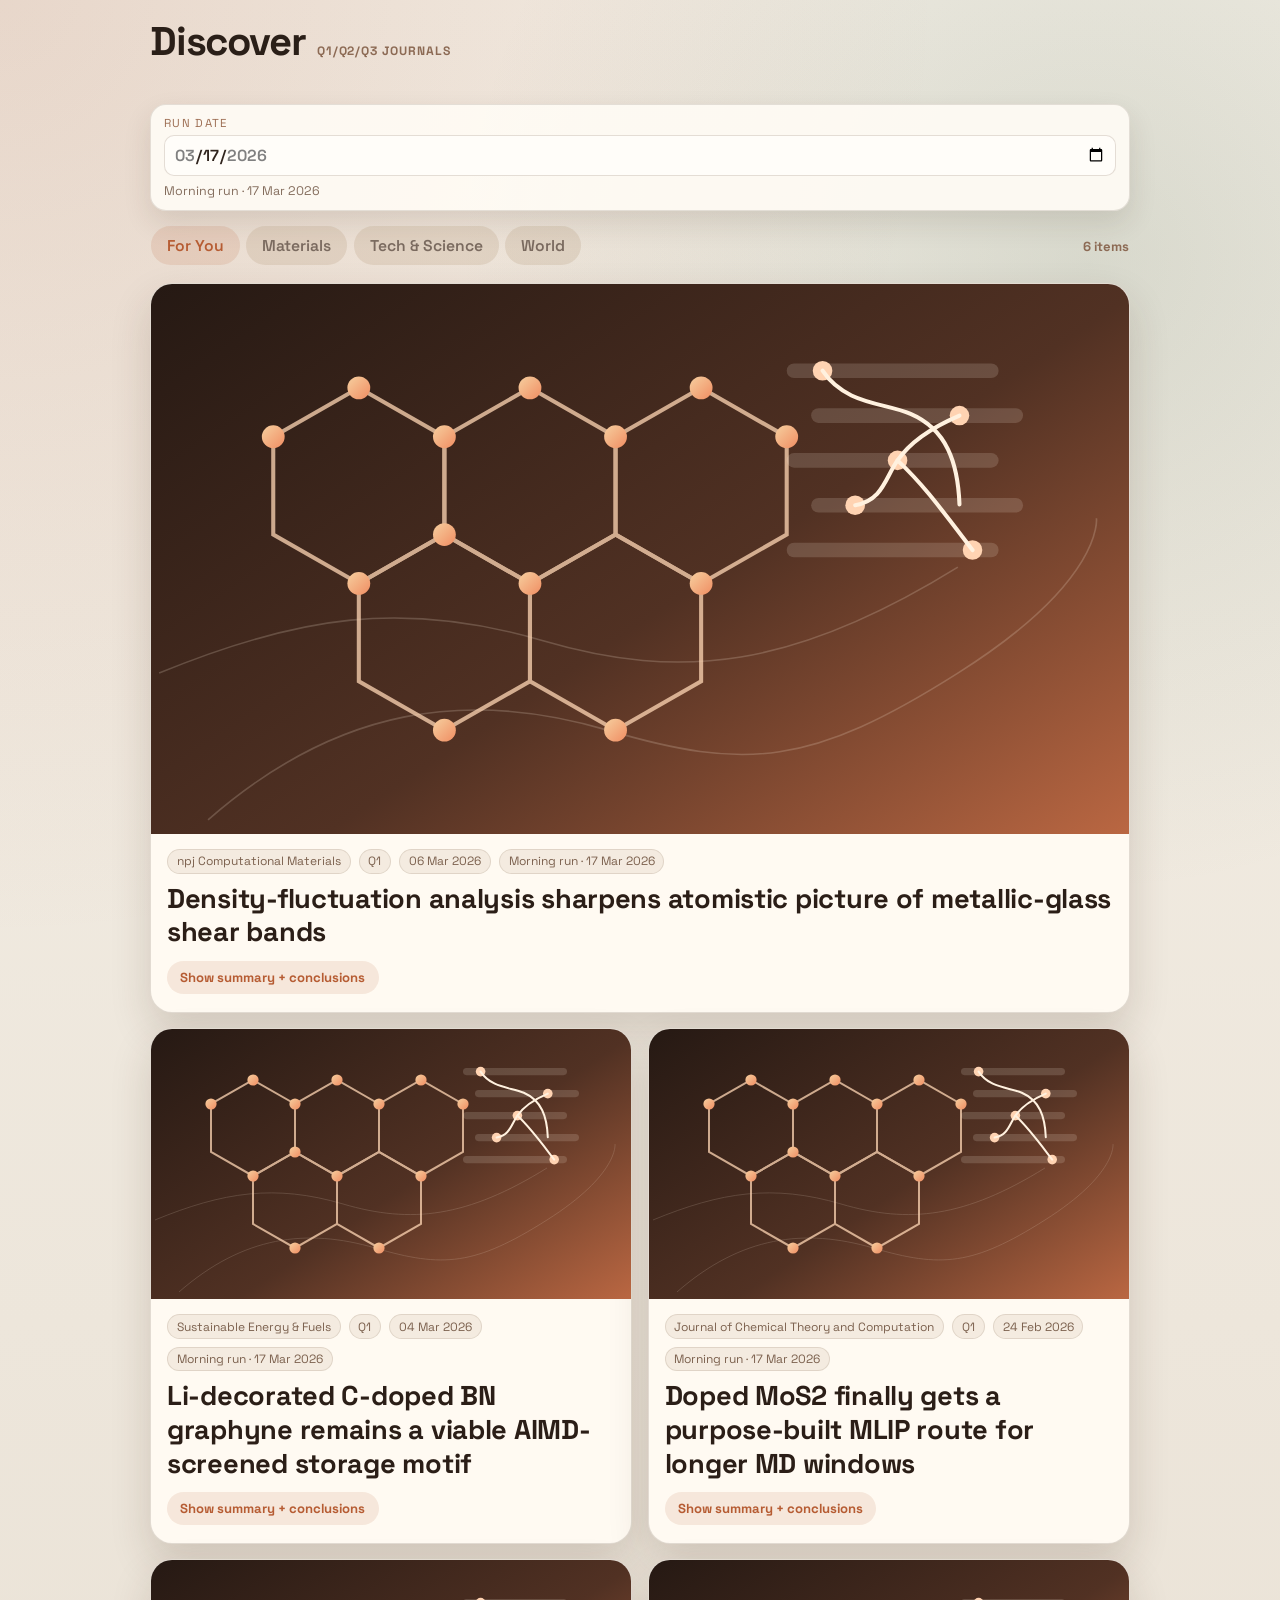
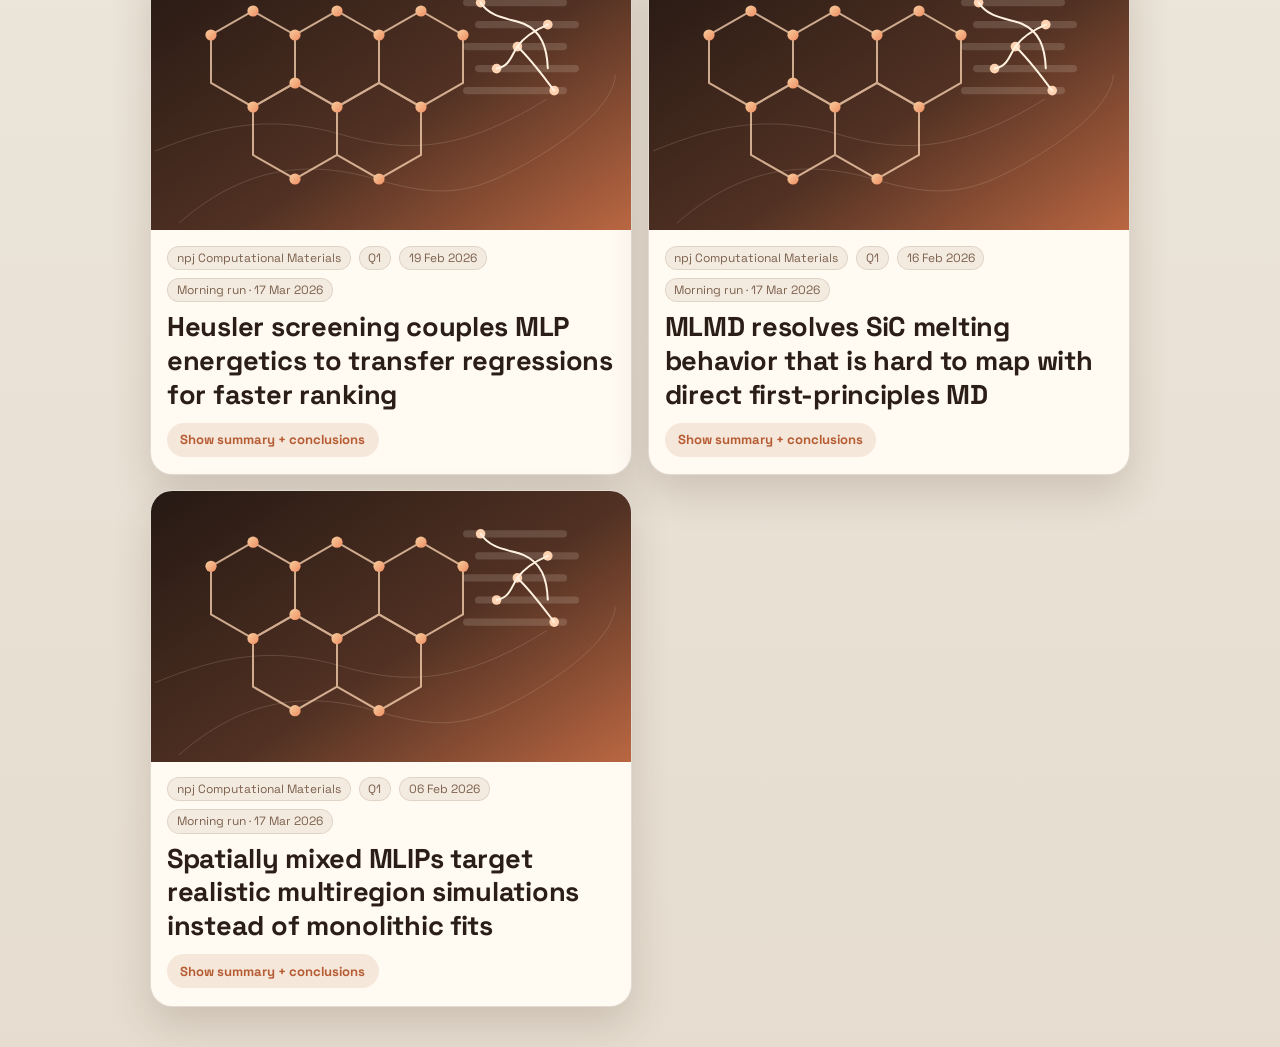
==== commit ca3815ec: "Compact header stats and fix mobile date picker overflow" ====
--- a/index.html
+++ b/index.html
@@ -19,7 +19,10 @@
   <body data-view="home">
     <div class="discover-shell">
       <header class="discover-header">
-        <p class="discover-title">Discover</p>
+        <div class="discover-title-wrap">
+          <p class="discover-title">Discover</p>
+          <p class="discover-inline-meta">Q1/Q2/Q3 journals</p>
+        </div>
       </header>
 
       <main>
@@ -29,21 +32,16 @@
             <input class="run-date-picker" id="run-date-picker" type="date" />
             <p class="stat-hint" id="run-date-hint">Select date to open that run</p>
           </div>
-          <div class="stat-card">
-            <p class="stat-label">Coverage</p>
-            <p class="stat-value">Q1/Q2/Q3 journals</p>
-          </div>
-          <div class="stat-card">
-            <p class="stat-label">Cards</p>
-            <p class="stat-value" id="card-count">0</p>
-          </div>
         </section>
 
         <section class="feed-tabs" id="feed-tabs" aria-label="News categories">
-          <button class="feed-tab is-active" data-tab="for_you" type="button">For You</button>
-          <button class="feed-tab" data-tab="materials" type="button">Materials</button>
-          <button class="feed-tab" data-tab="tech_science" type="button">Tech &amp; Science</button>
-          <button class="feed-tab" data-tab="world" type="button">World</button>
+          <div class="feed-tab-rail">
+            <button class="feed-tab is-active" data-tab="for_you" type="button">For You</button>
+            <button class="feed-tab" data-tab="materials" type="button">Materials</button>
+            <button class="feed-tab" data-tab="tech_science" type="button">Tech &amp; Science</button>
+            <button class="feed-tab" data-tab="world" type="button">World</button>
+          </div>
+          <p class="feed-count" id="feed-count">0 items</p>
         </section>
 
         <section class="cards-stream" id="cards-stream"></section>
--- a/assets/styles.css
+++ b/assets/styles.css
@@ -363,12 +363,28 @@
   margin-bottom: 0.8rem;
 }
 
+.discover-title-wrap {
+  display: flex;
+  align-items: baseline;
+  gap: 0.7rem;
+  flex-wrap: wrap;
+}
+
 .discover-title {
   margin: 0;
   color: #2a1f18;
   font-size: clamp(1.5rem, 6vw, 2.5rem);
   font-weight: 700;
   letter-spacing: -0.03em;
+}
+
+.discover-inline-meta {
+  margin: 0;
+  color: #8c6a54;
+  font-weight: 700;
+  letter-spacing: 0.08em;
+  text-transform: uppercase;
+  font-size: 0.76rem;
 }
 
 .discover-actions {
@@ -393,8 +409,8 @@
 
 .quick-stats {
   display: grid;
-  grid-template-columns: repeat(3, minmax(0, 1fr));
-  gap: 0.55rem;
+  grid-template-columns: minmax(0, 1fr);
+  gap: 0.45rem;
   margin-bottom: 0.85rem;
 }
 
@@ -422,14 +438,17 @@
 }
 
 .run-date-picker {
+  display: block;
   width: 100%;
+  max-width: 100%;
+  min-width: 0;
   margin-top: 0.3rem;
   border: 1px solid rgba(120, 92, 69, 0.2);
   border-radius: 10px;
   background: #fffdf9;
   color: #2f231c;
   font: inherit;
-  font-size: 0.96rem;
+  font-size: 16px;
   font-weight: 600;
   padding: 0.5rem 0.6rem;
 }
@@ -442,14 +461,23 @@
 
 .feed-tabs {
   display: flex;
+  align-items: center;
+  justify-content: space-between;
+  gap: 0.65rem;
+  padding: 0.12rem 0.06rem;
+  margin-bottom: 0.9rem;
+}
+
+.feed-tab-rail {
+  display: flex;
   gap: 0.4rem;
   overflow-x: auto;
-  padding: 0.18rem 0.06rem;
+  padding-bottom: 0.08rem;
   scrollbar-width: none;
-  margin-bottom: 0.9rem;
-}
-
-.feed-tabs::-webkit-scrollbar {
+  flex: 1;
+}
+
+.feed-tab-rail::-webkit-scrollbar {
   display: none;
 }
 
@@ -471,6 +499,14 @@
   background: rgba(182, 92, 51, 0.14);
 }
 
+.feed-count {
+  margin: 0;
+  white-space: nowrap;
+  color: #8c6a54;
+  font-size: 0.82rem;
+  font-weight: 700;
+}
+
 .cards-stream {
   display: grid;
   gap: 0.95rem;
@@ -620,11 +656,17 @@
     padding-top: 0.65rem;
   }
 
-  .quick-stats {
-    grid-template-columns: 1fr;
-  }
-
   .news-main {
     padding: 0.85rem 0.82rem 1rem;
   }
-}
+
+  .feed-tabs {
+    flex-direction: column;
+    align-items: stretch;
+  }
+
+  .feed-count {
+    align-self: flex-end;
+    margin-right: 0.1rem;
+  }
+}
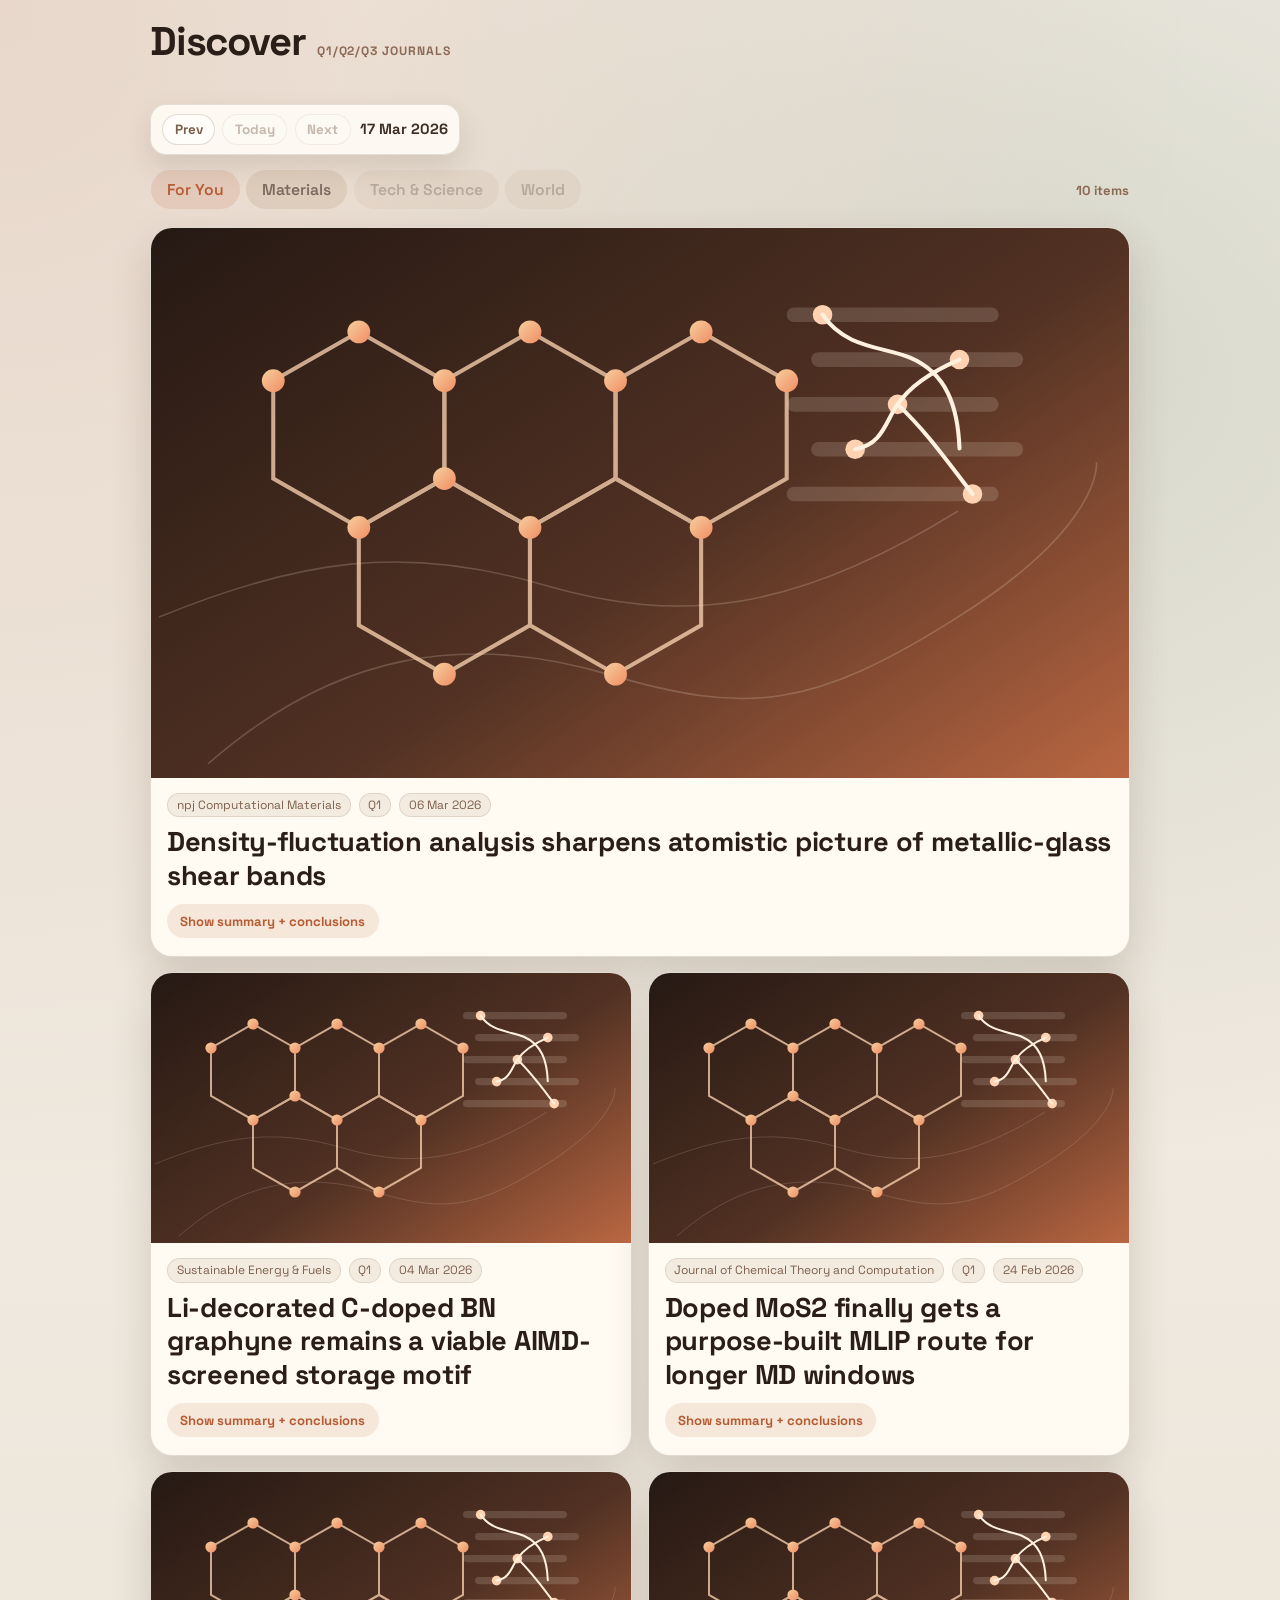
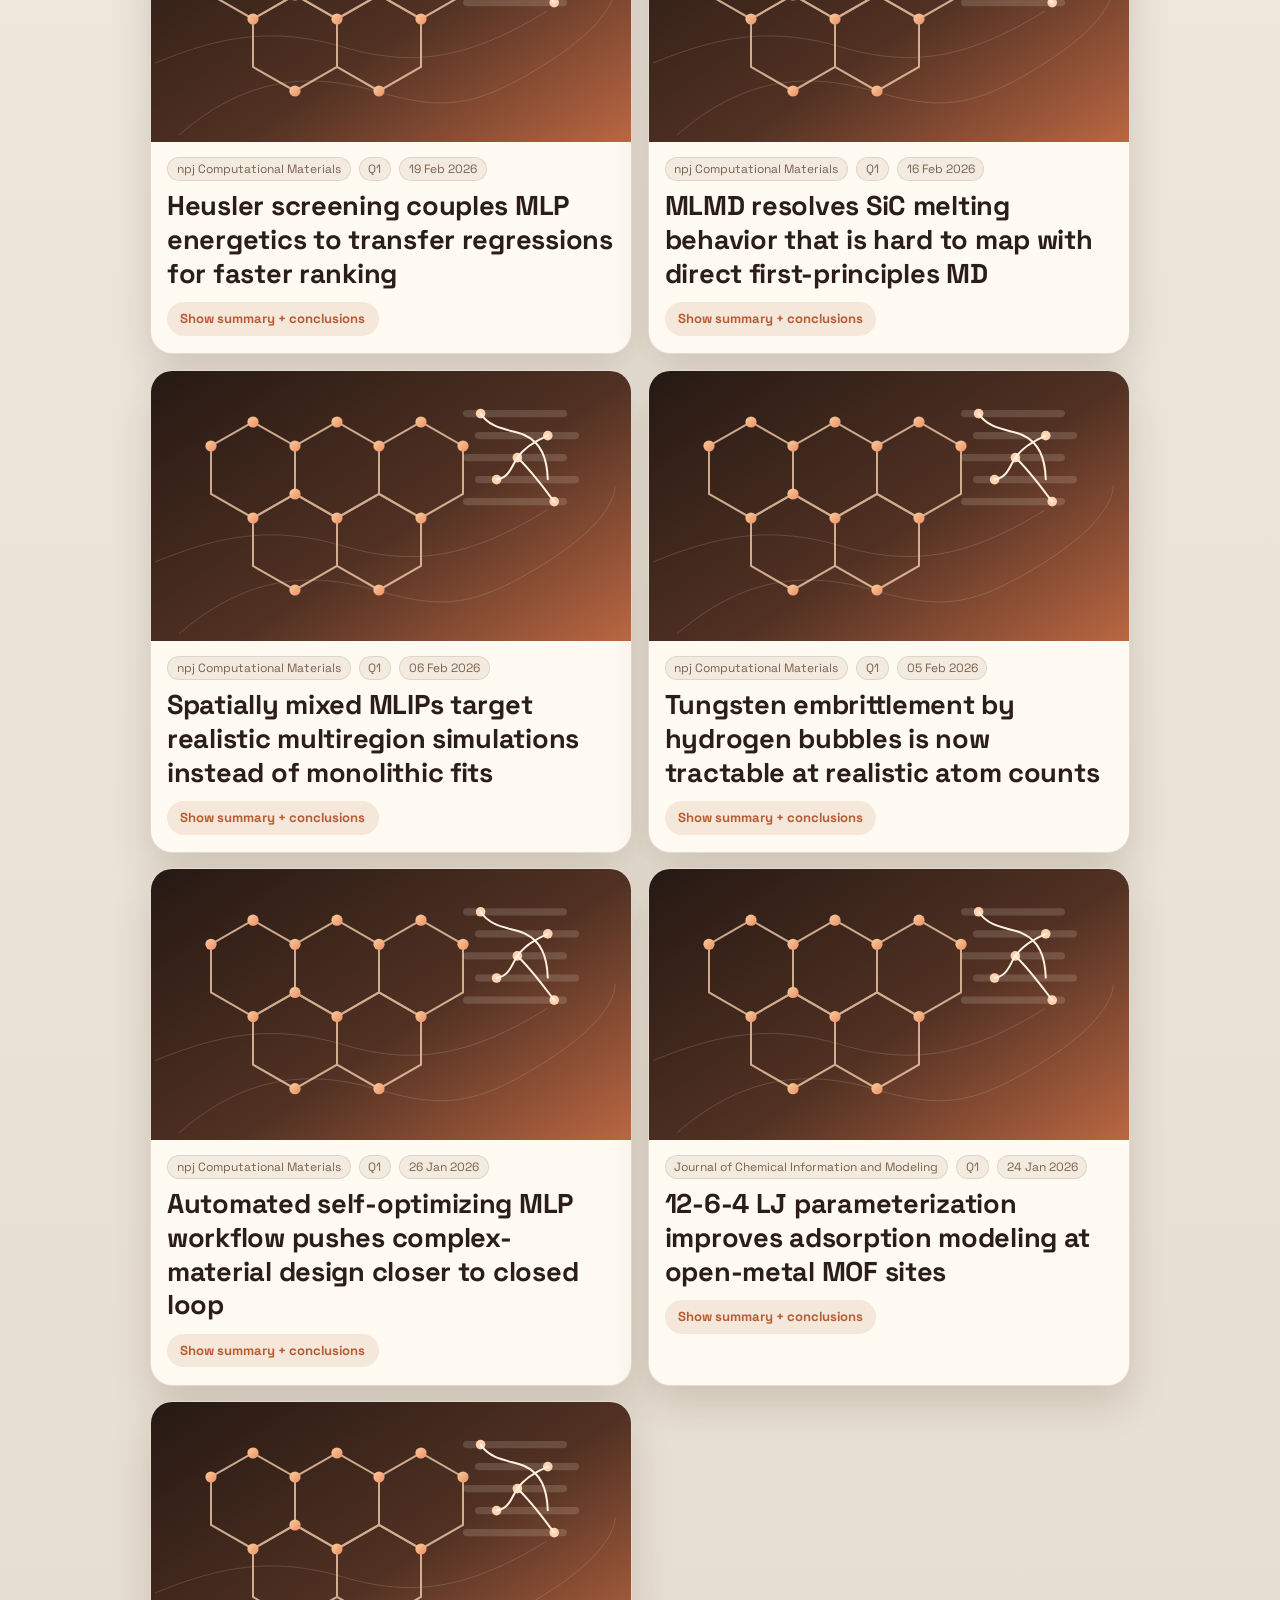
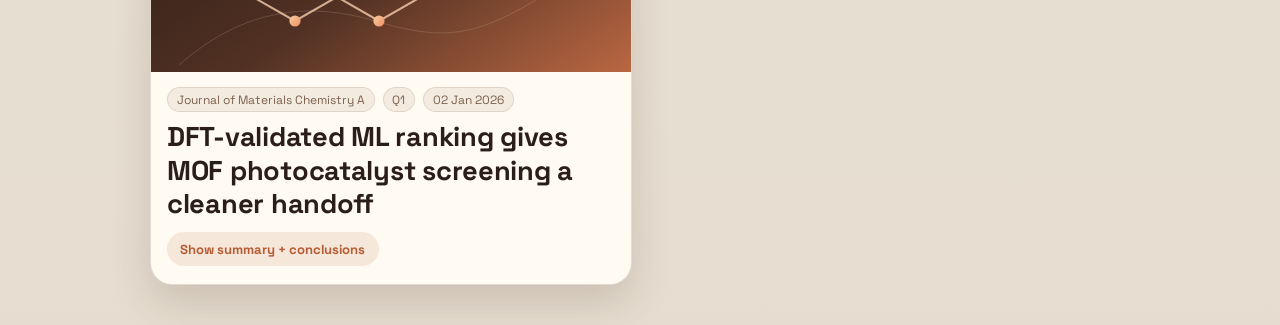
==== commit ac1b63d7: "Use prev/today/next date controls and aggregate same-day runs" ====
--- a/index.html
+++ b/index.html
@@ -27,10 +27,13 @@
 
       <main>
         <section class="quick-stats" id="quick-stats">
-          <div class="stat-card">
-            <p class="stat-label">Run date</p>
-            <input class="run-date-picker" id="run-date-picker" type="date" />
-            <p class="stat-hint" id="run-date-hint">Select date to open that run</p>
+          <div class="stat-card stat-card-date">
+            <div class="date-nav">
+              <button class="date-nav-btn" id="date-prev" type="button">Prev</button>
+              <button class="date-nav-btn" id="date-today" type="button">Today</button>
+              <button class="date-nav-btn" id="date-next" type="button">Next</button>
+              <span class="date-nav-label" id="date-nav-label">--</span>
+            </div>
           </div>
         </section>
 
--- a/assets/styles.css
+++ b/assets/styles.css
@@ -408,8 +408,7 @@
 }
 
 .quick-stats {
-  display: grid;
-  grid-template-columns: minmax(0, 1fr);
+  display: block;
   gap: 0.45rem;
   margin-bottom: 0.85rem;
 }
@@ -422,6 +421,13 @@
   box-shadow: 0 12px 28px rgba(60, 38, 21, 0.12);
 }
 
+.stat-card-date {
+  display: inline-flex;
+  align-items: center;
+  width: auto;
+  padding: 0.55rem 0.7rem;
+}
+
 .stat-label {
   margin: 0;
   color: #9d6e53;
@@ -437,26 +443,35 @@
   font-weight: 600;
 }
 
-.run-date-picker {
-  display: block;
-  width: 100%;
-  max-width: 100%;
-  min-width: 0;
-  margin-top: 0.3rem;
-  border: 1px solid rgba(120, 92, 69, 0.2);
-  border-radius: 10px;
+.date-nav {
+  display: inline-flex;
+  align-items: center;
+  gap: 0.45rem;
+  flex-wrap: wrap;
+}
+
+.date-nav-btn {
+  border: 1px solid rgba(120, 92, 69, 0.22);
+  border-radius: 999px;
   background: #fffdf9;
-  color: #2f231c;
+  color: #7b604d;
   font: inherit;
-  font-size: 16px;
-  font-weight: 600;
-  padding: 0.5rem 0.6rem;
-}
-
-.stat-hint {
-  margin: 0.42rem 0 0;
-  color: #846d5d;
-  font-size: 0.78rem;
+  font-size: 0.84rem;
+  font-weight: 700;
+  padding: 0.38rem 0.72rem;
+  cursor: pointer;
+}
+
+.date-nav-btn:disabled {
+  opacity: 0.42;
+  cursor: not-allowed;
+}
+
+.date-nav-label {
+  color: #3d2f25;
+  font-weight: 700;
+  font-size: 0.92rem;
+  margin-left: 0.15rem;
 }
 
 .feed-tabs {
@@ -499,6 +514,11 @@
   background: rgba(182, 92, 51, 0.14);
 }
 
+.feed-tab.is-disabled {
+  opacity: 0.45;
+  cursor: not-allowed;
+}
+
 .feed-count {
   margin: 0;
   white-space: nowrap;
@@ -656,6 +676,10 @@
     padding-top: 0.65rem;
   }
 
+  .stat-card-date {
+    max-width: 100%;
+  }
+
   .news-main {
     padding: 0.85rem 0.82rem 1rem;
   }
